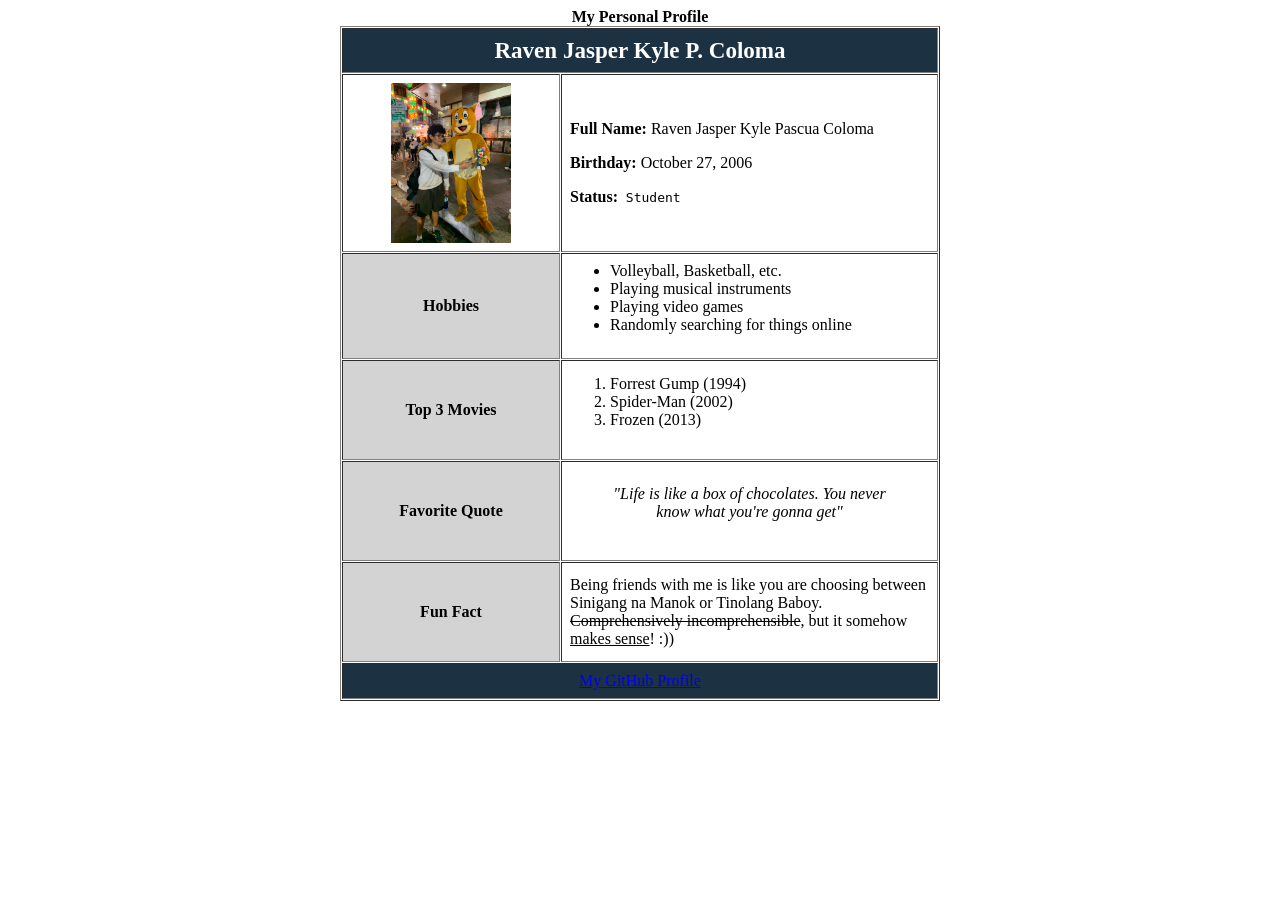
==== Coloma_me-1.html @ 559e6e68 "Created initial Coloma_me-1.html page" ====
<html>
<body>

    <center>
    <table border="1" cellpadding="8" cellspacing="1" width="600">
    <caption><b>My Personal Profile</caption></b>
    <tr> 
        <td colspan="2" bgcolor="#1C3142" align="center" height="45">
            <p><b><big><big><font color="white">Raven Jasper Kyle P. Coloma</big></big></b></p></font>
        </td>
    </tr>
    <tr>
        <td align= "center" bgcolor="white">
            <img src="5b088fbc-776c-419c-8ce3-023ed73f1aae.jpg" width="120">
        </td>
        <td>
            <p><b>Full Name:</b> Raven Jasper Kyle Pascua Coloma</p>
            <p><b>Birthday:</b> October 27, 2006</p>
            <p><b>Status:</b><code> Student</code></p>
        </td>
    </tr>
    <tr>
        <td height="100" width="200" align="center" bgcolor="lightgray"><b>Hobbies</td></b>
        <td>
            <ul>
                <li>Volleyball, Basketball, etc.</li>
                <li>Playing musical instruments</li>
                <li>Playing video games</li>
                <li>Randomly searching for things online</li>
            </ul>
        </td>
    </tr>
    <tr>
        <td height="100" align="center" bgcolor="lightgray"><b>Top 3 Movies</td></b>
        <td>
            <ol>
                <li>Forrest Gump (1994)</li>
                <li>Spider-Man (2002)</li>
                <li>Frozen (2013)</li>
            </ol>
        </td>
    </tr>
    <tr>
        <td height="100" align="center" bgcolor="lightgray"><b>Favorite Quote</td></b>
        <td align="center"><blockquote><em>"Life is like a box of chocolates. You never know what you're gonna get"</td>
    </tr>
    <tr>
        <td height="100" align="center" bgcolor="lightgray"><b>Fun Fact</td></b>
        <td bgcolor="white">Being friends with me is like you are choosing between Sinigang na Manok or Tinolang Baboy. <del>Comprehensively incomprehensible</del>, but it somehow <ins>makes sense</ins>! :))</td>
    </tr>
    <tr> 
        <td colspan="2" bgcolor="#1C3142" align="center" height="">
            <a href="https://github.com/rpcoloma-a11y">My GitHub Profile</a>
        </td>
    </tr>
    </table>


</body>
</html>
</center>
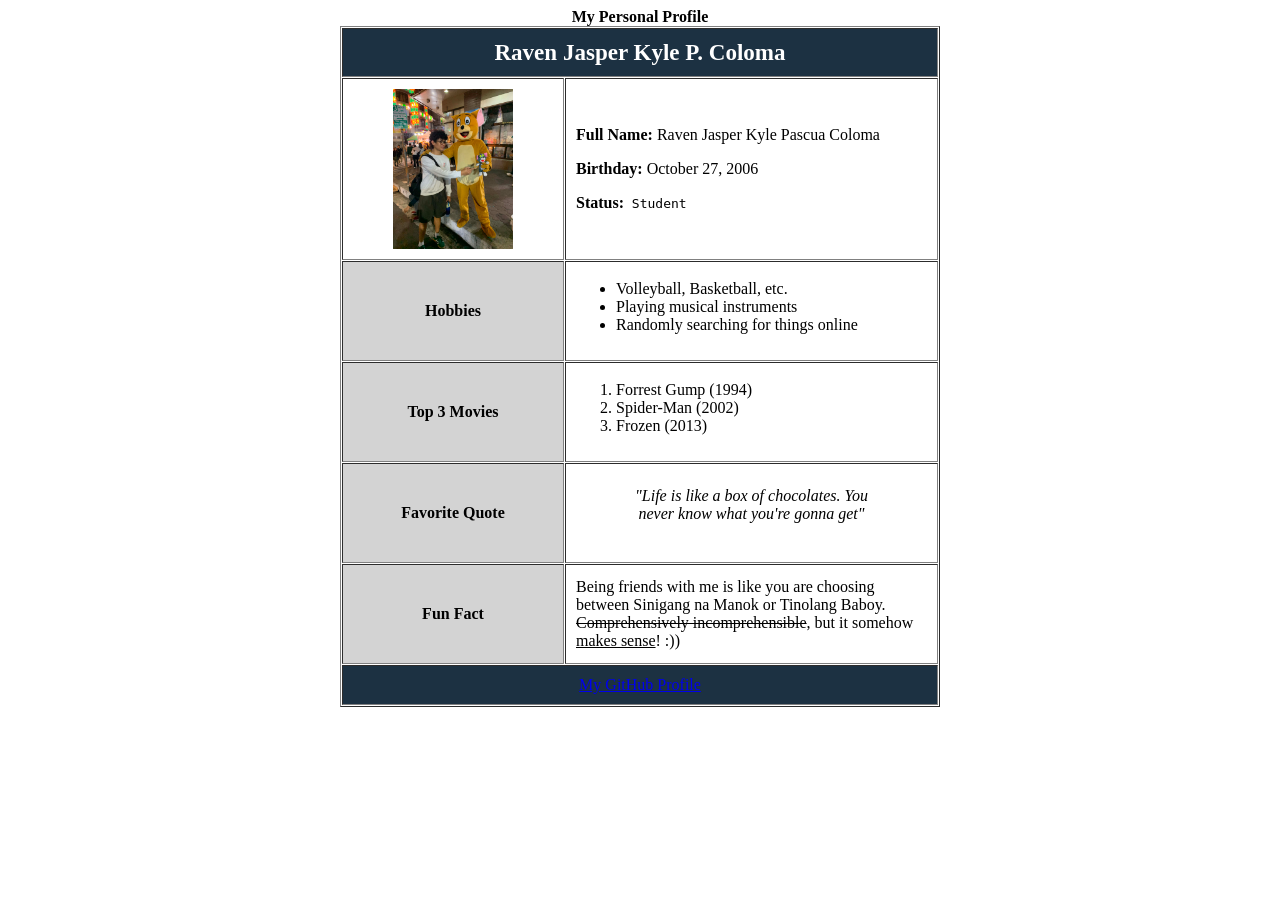
==== commit 99e50bf4: "FInal Commit" ====
--- a/Coloma_me-1.html
+++ b/Coloma_me-1.html
@@ -2,8 +2,8 @@
 <body>
 
     <center>
-    <table border="1" cellpadding="8" cellspacing="1" width="600">
-    <caption><b>My Personal Profile</caption></b>
+    <table border="1" cellpadding="10" cellspacing="1" width="600">
+    <caption><b>My Personal Profile</b></caption>
     <tr> 
         <td colspan="2" bgcolor="#1C3142" align="center" height="45">
             <p><b><big><big><font color="white">Raven Jasper Kyle P. Coloma</big></big></b></p></font>
@@ -20,19 +20,18 @@
         </td>
     </tr>
     <tr>
-        <td height="100" width="200" align="center" bgcolor="lightgray"><b>Hobbies</td></b>
-        <td>
+        <td width="200" height="100" align="center" bgcolor="lightgray"><b>Hobbies</b></td>
+        <td valign="bottom">
             <ul>
                 <li>Volleyball, Basketball, etc.</li>
                 <li>Playing musical instruments</li>
-                <li>Playing video games</li>
                 <li>Randomly searching for things online</li>
             </ul>
         </td>
     </tr>
     <tr>
-        <td height="100" align="center" bgcolor="lightgray"><b>Top 3 Movies</td></b>
-        <td>
+        <td height="100" align="center" bgcolor="lightgray"><b>Top 3 Movies</b></td>
+        <td valign="bottom">
             <ol>
                 <li>Forrest Gump (1994)</li>
                 <li>Spider-Man (2002)</li>
@@ -41,21 +40,20 @@
         </td>
     </tr>
     <tr>
-        <td height="100" align="center" bgcolor="lightgray"><b>Favorite Quote</td></b>
-        <td align="center"><blockquote><em>"Life is like a box of chocolates. You never know what you're gonna get"</td>
+        <td height="100" align="center" bgcolor="lightgray"><b>Favorite Quote</b></td>
+        <td align="center"><blockquote><em>"Life is like a box of chocolates. You never know what you're gonna get"</em></blockquote></td>
     </tr>
     <tr>
-        <td height="100" align="center" bgcolor="lightgray"><b>Fun Fact</td></b>
+        <td height="100" align="center" bgcolor="lightgray"><b>Fun Fact</b></td>
         <td bgcolor="white">Being friends with me is like you are choosing between Sinigang na Manok or Tinolang Baboy. <del>Comprehensively incomprehensible</del>, but it somehow <ins>makes sense</ins>! :))</td>
     </tr>
     <tr> 
-        <td colspan="2" bgcolor="#1C3142" align="center" height="">
+        <td colspan="2" bgcolor="#1C3142" align="center">
             <a href="https://github.com/rpcoloma-a11y">My GitHub Profile</a>
         </td>
     </tr>
     </table>
 
-
+    </center>
 </body>
-</html>
-</center>+</html>
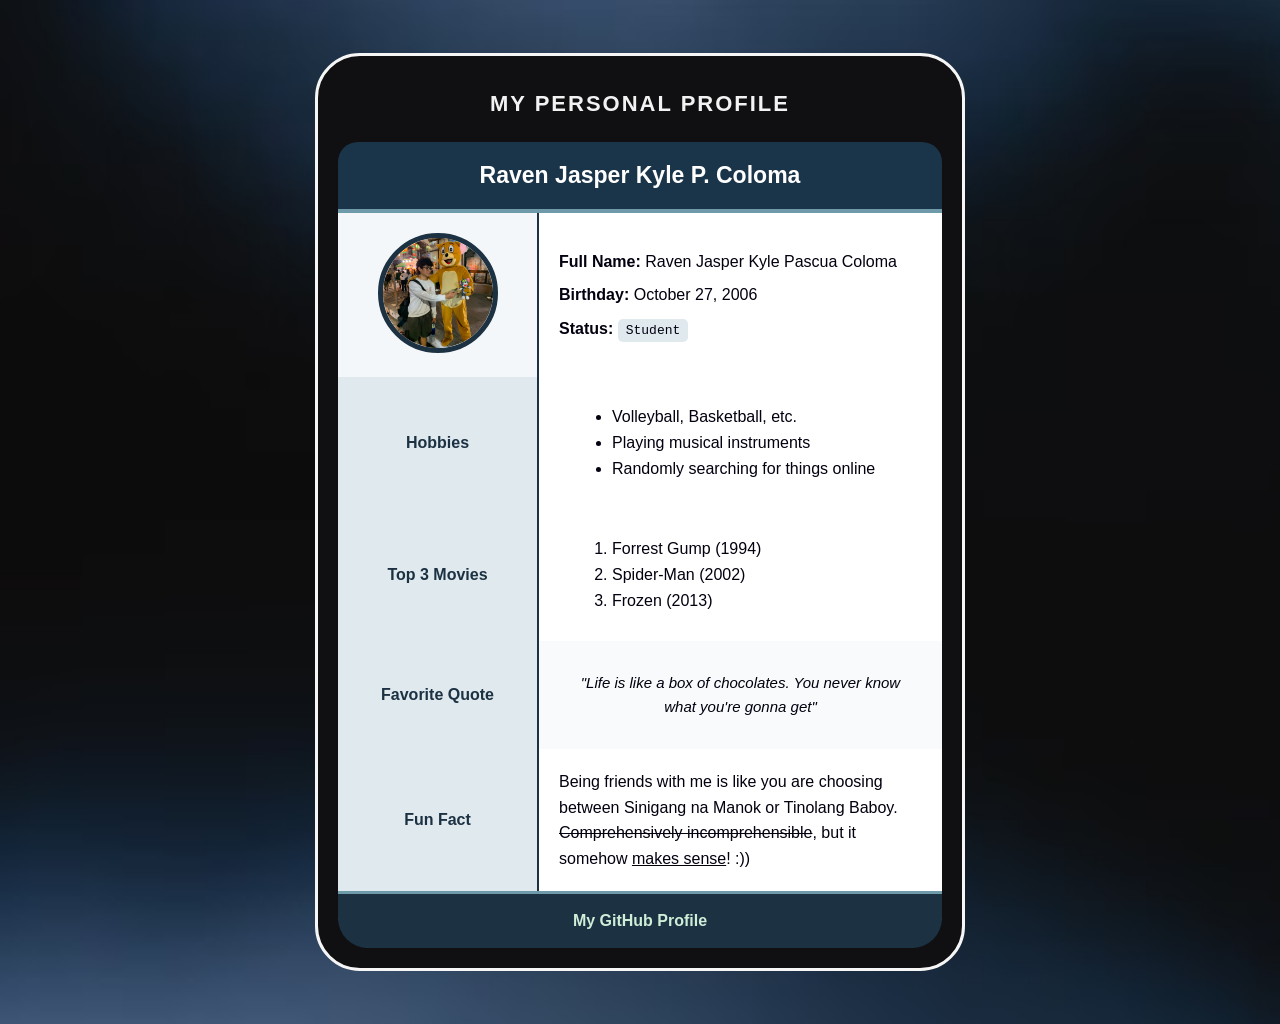
==== commit a544e0f9: "i commit" ====
--- a/Coloma_me-1.html
+++ b/Coloma_me-1.html
@@ -1,59 +1,106 @@
+<!DOCTYPE html>
 <html>
+
+<head>
+    <meta charset="UTF-8">
+    <link rel="stylesheet" href="styles_me2.css">
+</head>
+
 <body>
 
-    <center>
-    <table border="1" cellpadding="10" cellspacing="1" width="600">
-    <caption><b>My Personal Profile</b></caption>
-    <tr> 
-        <td colspan="2" bgcolor="#1C3142" align="center" height="45">
-            <p><b><big><big><font color="white">Raven Jasper Kyle P. Coloma</big></big></b></p></font>
-        </td>
-    </tr>
-    <tr>
-        <td align= "center" bgcolor="white">
-            <img src="5b088fbc-776c-419c-8ce3-023ed73f1aae.jpg" width="120">
-        </td>
-        <td>
-            <p><b>Full Name:</b> Raven Jasper Kyle Pascua Coloma</p>
-            <p><b>Birthday:</b> October 27, 2006</p>
-            <p><b>Status:</b><code> Student</code></p>
-        </td>
-    </tr>
-    <tr>
-        <td width="200" height="100" align="center" bgcolor="lightgray"><b>Hobbies</b></td>
-        <td valign="bottom">
-            <ul>
-                <li>Volleyball, Basketball, etc.</li>
-                <li>Playing musical instruments</li>
-                <li>Randomly searching for things online</li>
-            </ul>
-        </td>
-    </tr>
-    <tr>
-        <td height="100" align="center" bgcolor="lightgray"><b>Top 3 Movies</b></td>
-        <td valign="bottom">
-            <ol>
-                <li>Forrest Gump (1994)</li>
-                <li>Spider-Man (2002)</li>
-                <li>Frozen (2013)</li>
-            </ol>
-        </td>
-    </tr>
-    <tr>
-        <td height="100" align="center" bgcolor="lightgray"><b>Favorite Quote</b></td>
-        <td align="center"><blockquote><em>"Life is like a box of chocolates. You never know what you're gonna get"</em></blockquote></td>
-    </tr>
-    <tr>
-        <td height="100" align="center" bgcolor="lightgray"><b>Fun Fact</b></td>
-        <td bgcolor="white">Being friends with me is like you are choosing between Sinigang na Manok or Tinolang Baboy. <del>Comprehensively incomprehensible</del>, but it somehow <ins>makes sense</ins>! :))</td>
-    </tr>
-    <tr> 
-        <td colspan="2" bgcolor="#1C3142" align="center">
-            <a href="https://github.com/rpcoloma-a11y">My GitHub Profile</a>
-        </td>
-    </tr>
+<main>
+
+    <table id="MyPortfolio">
+
+        <caption><b>MY PERSONAL PROFILE</b></caption>
+
+        <tr>
+            <td colspan="2" class="header">
+                <p>
+                    <b><big><big>Raven Jasper Kyle P. Coloma</big></big></b>
+                </p>
+            </td>
+        </tr>
+
+        <tr>
+            <td class="profile-picture">
+                <img src="5b088fbc-776c-419c-8ce3-023ed73f1aae.jpg">
+            </td>
+
+            <td class="personal-info">
+                <p><b>Full Name:</b> Raven Jasper Kyle Pascua Coloma</p>
+                <p><b>Birthday:</b> October 27, 2006</p>
+                <p><b>Status:</b> <code>Student</code></p>
+            </td>
+        </tr>
+
+        <tr>
+            <td class="section-title">
+                <b>Hobbies</b>
+            </td>
+
+            <td class="content">
+                <ul>
+                    <li>Volleyball, Basketball, etc.</li>
+                    <li>Playing musical instruments</li>
+                    <li>Randomly searching for things online</li>
+                </ul>
+            </td>
+        </tr>
+
+        <tr>
+            <td class="section-title">
+                <b>Top 3 Movies</b>
+            </td>
+
+            <td class="content">
+                <ol>
+                    <li>Forrest Gump (1994)</li>
+                    <li>Spider-Man (2002)</li>
+                    <li>Frozen (2013)</li>
+                </ol>
+            </td>
+        </tr>
+
+        <tr>
+            <td class="section-title">
+                <b>Favorite Quote</b>
+            </td>
+
+            <td class="quote">
+                <blockquote>
+                    <em>
+                        "Life is like a box of chocolates.
+                        You never know what you're gonna get"
+                    </em>
+                </blockquote>
+            </td>
+        </tr>
+
+        <tr>
+            <td class="section-title">
+                <b>Fun Fact</b>
+            </td>
+
+            <td class="fun-fact">
+                Being friends with me is like you are choosing between
+                Sinigang na Manok or Tinolang Baboy.
+                <del>Comprehensively incomprehensible</del>,
+                but it somehow <ins>makes sense</ins>! :))
+            </td>
+        </tr>
+
+        <tr>
+            <td colspan="2" class="github">
+                <a href="https://github.com/rpcoloma-a11y">
+                    My GitHub Profile
+                </a>
+            </td>
+        </tr>
+
     </table>
 
-    </center>
+</main>
+
 </body>
-</html>+</html>
--- a/styles_me2.css
+++ b/styles_me2.css
@@ -0,0 +1,147 @@
+* {
+    box-sizing: border-box;
+}
+
+body {
+    margin: 10;
+    padding: 15px;
+    background-image: url("pexels-photo-7640905.jpg");
+    background-size: cover;
+    font-family: Arial, sans-serif;
+    color: #02010f;
+}
+
+main {
+    width: 650px;
+    margin: 30px auto;
+    padding: 20px;
+    background-color: rgb(16, 16, 19);
+    border: 3px solid #f6f6f6;
+    border-radius: 45px;
+}
+
+#MyPortfolio {
+    width: 100%;
+    border-collapse: collapse;
+    border-radius: 35px;
+    background-color: white;
+}
+
+caption {
+    padding: 15px;
+    margin-bottom: 10px;
+    font-size: 22px;
+    letter-spacing: 2px;
+    color: #f2f2f2;
+}
+
+.header {
+    background-color: #1a3449;
+    color: white;
+    text-align: center;
+    border-top-left-radius: 20px;
+    border-top-right-radius: 20px;
+    padding: 15px;
+    border-bottom: 4px solid #6f9aaa;
+}
+
+.header p {
+    margin: 5px;
+}
+
+.profile-picture {
+    width: 200px;
+    padding: 20px;
+    text-align: center;
+    background-color: #f3f7f9;
+    border-right: 2px solid #1C3142;
+}
+
+.profile-picture img {
+    width: 120px;
+    height: 120px;
+    object-fit: cover;
+    border-radius: 50%;
+    border: 5px solid #1C3142;
+}
+
+.personal-info {
+    padding: 20px;
+    line-height: 1.6;   
+}
+
+.personal-info p {
+    margin: 8px 0;
+}
+
+.personal-info code {
+    padding: 4px 8px;
+    background-color: #dfe9ee;
+    border-radius: 5px;
+}
+
+.section-title {
+    width: 200px;
+    height: 100px;
+    padding: 15px;
+    text-align: center;
+    vertical-align: middle;
+    background-color: #dfe9ee;
+    color: #1C3142;
+    border-right: 2px solid #1C3142;
+}
+
+.content {
+    padding: 15px 25px;
+    vertical-align: middle;
+}
+
+.content li {
+    margin: 8px;
+}
+
+.quote {
+    padding: 20px;
+    text-align: center;
+    background-color: #f8fafb;
+    font-size: 15px;
+    line-height: 1.6;
+}
+
+.quote blockquote {
+    margin: 10px;
+}
+
+.fun-fact {
+    padding: 20px;
+    line-height: 1.6;
+}
+
+.github {
+    padding: 18px;
+    text-align: center;
+    background-color: #1C3142;
+    border-bottom-left-radius: 30px;
+    border-bottom-right-radius: 30px;
+    border-top: 3px solid #6f9aaa;
+}
+
+.github a:link {
+    color: rgb(206, 238, 216);
+    text-decoration: none;
+    font-weight: bold;
+}
+
+.github a:visited {
+    color: #99f1e0;
+}
+
+.github a:hover {
+    color: yellow;
+    text-decoration: underline;
+}
+
+.github a:active {
+    color: rgb(219, 58, 187);
+}
+
